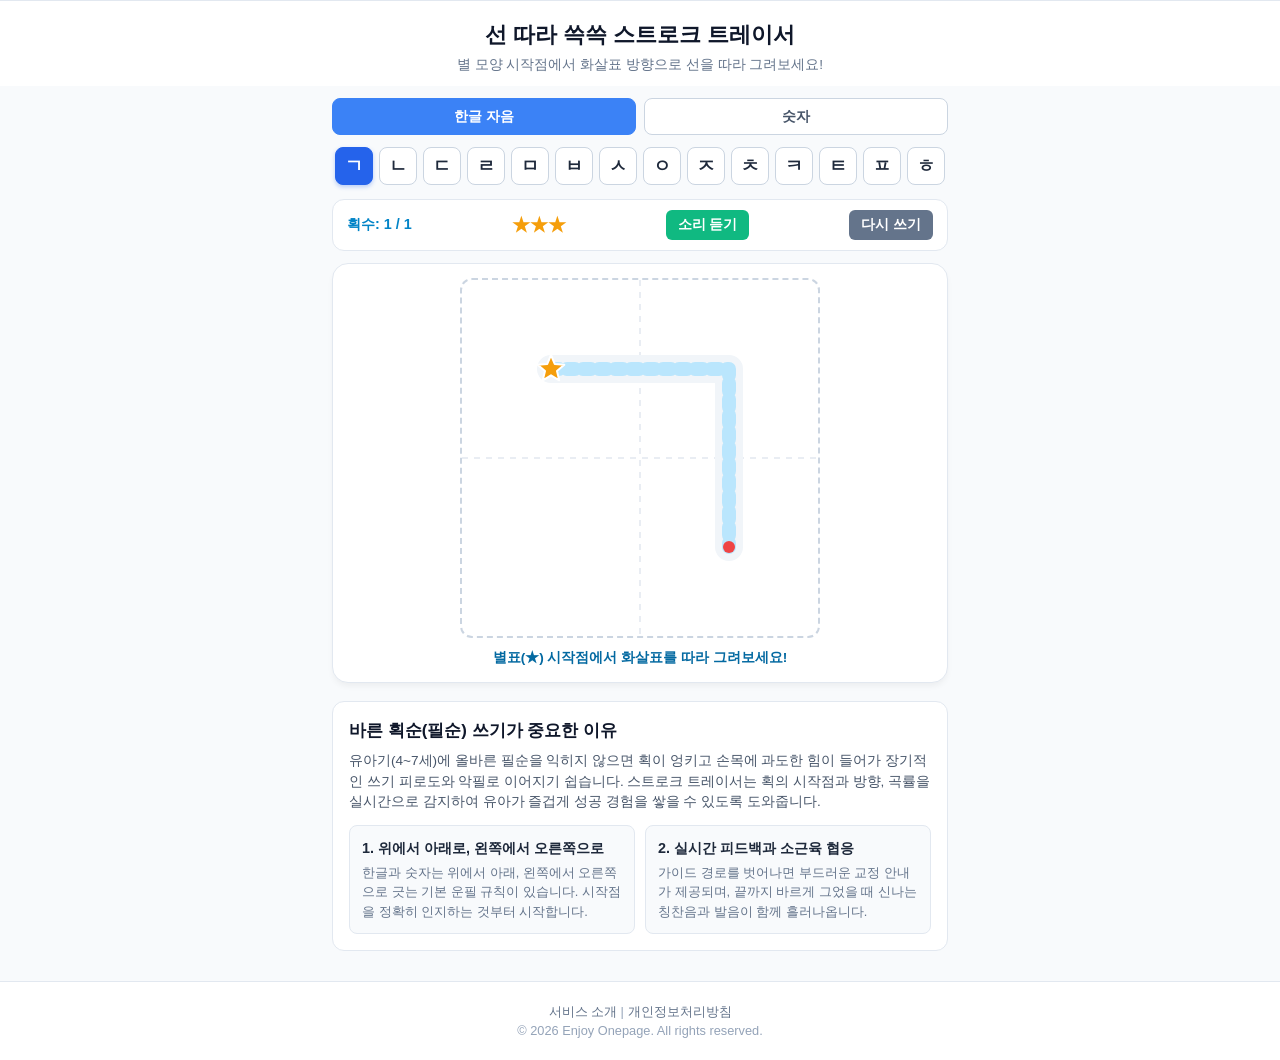
==== index.html @ a29091c9 "feat: launch stroke-tracer with full standalone engine & adsense" ====
<!DOCTYPE html>
<html lang="ko">
<head>
  <meta charset="UTF-8">
  <meta name="viewport" content="width=device-width, initial-scale=1.0">
  <title>선 따라 쓱쓱 스트로크 트레이서 - 한글·숫자 바른 획순 쓰기</title>
  <meta name="description" content="한글 자모와 숫자의 표준 획순을 가이드라인을 따라 직접 쓰며 바른 필순과 소근육 협응력을 기르는 인터랙티브 쓰기 학습 도구입니다.">
  <meta name="site-status" content="published">
  <link rel="canonical" href="https://stroke-tracer.enjoy-onepage.com/">
  <link rel="manifest" href="manifest.json">
  <link rel="stylesheet" href="style.css">
  <script async src="https://pagead2.googlesyndication.com/pagead/js/adsbygoogle.js?client=ca-pub-1644781424103135" crossorigin="anonymous"></script>
</head>
<body>
  <aside class="ad-top-wrapper" aria-label="광고 영역">
    <div class="ad-top-box">
      <ins class="adsbygoogle"
           style="display:block; max-height:90px;"
           data-ad-client="ca-pub-1644781424103135"
           data-ad-slot="3824727725"
           data-ad-format="horizontal"
           data-full-width-responsive="false"></ins>
      <script>(adsbygoogle = window.adsbygoogle || []).push({});</script>
    </div>
  </aside>

  <header class="app-header">
    <h1 class="app-title">선 따라 쓱쓱 스트로크 트레이서</h1>
    <p class="app-desc">별 모양 시작점에서 화살표 방향으로 선을 따라 그려보세요!</p>
  </header>

  <main class="main-container">
    <div class="mode-tabs">
      <button class="mode-btn active" data-category="consonants">한글 자음</button>
      <button class="mode-btn" data-category="numbers">숫자</button>
    </div>

    <div class="char-picker" id="charPicker">
      <!-- Generated by JS -->
    </div>

    <div class="status-bar">
      <div class="stroke-info">획수: <span id="strokeStep">1</span> / <span id="strokeTotal">1</span></div>
      <div class="star-rating" id="starRating">★★★</div>
      <button class="action-btn" id="listenBtn">소리 듣기</button>
      <button class="action-btn secondary" id="resetBtn">다시 쓰기</button>
    </div>

    <div class="canvas-card">
      <div class="canvas-wrapper">
        <canvas id="traceCanvas" width="360" height="360"></canvas>
      </div>
      <div class="hint-message" id="hintMsg">별표에서 시작해서 선을 따라 그려보세요!</div>
    </div>

    <div class="ad-mid-wrapper">
      <ins class="adsbygoogle"
           style="display:block; text-align:center;"
           data-ad-layout="in-article"
           data-ad-format="fluid"
           data-ad-client="ca-pub-1644781424103135"
           data-ad-slot="1186914926"></ins>
      <script>(adsbygoogle = window.adsbygoogle || []).push({});</script>
    </div>

    <section class="edu-guide">
      <h2>바른 획순(필순) 쓰기가 중요한 이유</h2>
      <p>유아기(4~7세)에 올바른 필순을 익히지 않으면 획이 엉키고 손목에 과도한 힘이 들어가 장기적인 쓰기 피로도와 악필로 이어지기 쉽습니다. 스트로크 트레이서는 획의 시작점과 방향, 곡률을 실시간으로 감지하여 유아가 즐겁게 성공 경험을 쌓을 수 있도록 도와줍니다.</p>
      <div class="guide-cards">
        <div class="guide-card">
          <h3>1. 위에서 아래로, 왼쪽에서 오른쪽으로</h3>
          <p>한글과 숫자는 위에서 아래, 왼쪽에서 오른쪽으로 긋는 기본 운필 규칙이 있습니다. 시작점을 정확히 인지하는 것부터 시작합니다.</p>
        </div>
        <div class="guide-card">
          <h3>2. 실시간 피드백과 소근육 협응</h3>
          <p>가이드 경로를 벗어나면 부드러운 교정 안내가 제공되며, 끝까지 바르게 그었을 때 신나는 칭찬음과 발음이 함께 흘러나옵니다.</p>
        </div>
      </div>
    </section>

    <div class="ad-bottom-wrapper">
      <ins class="adsbygoogle"
           style="display:block"
           data-ad-format="autorelaxed"
           data-ad-client="ca-pub-1644781424103135"
           data-ad-slot="3416334507"></ins>
      <script>(adsbygoogle = window.adsbygoogle || []).push({});</script>
    </div>
  </main>

  <footer class="app-footer">
    <div class="footer-links">
      <a href="about.html">서비스 소개</a> | 
      <a href="privacy.html">개인정보처리방침</a>
    </div>
    <p>&copy; 2026 Enjoy Onepage. All rights reserved.</p>
  </footer>

  <script src="app.js"></script>
</body>
</html>
---- style.css ----
* {
  box-sizing: border-box;
  margin: 0;
  padding: 0;
}

body {
  font-family: -apple-system, BlinkMacSystemFont, "Segoe UI", Roboto, "Noto Sans KR", sans-serif;
  background-color: #f8fafc;
  color: #1e293b;
  line-height: 1.5;
  display: flex;
  flex-direction: column;
  min-height: 100vh;
  overflow-x: hidden;
}

.ad-top-wrapper {
  width: 100%;
  max-height: 90px;
  overflow: hidden;
  display: flex;
  justify-content: center;
  background: #f1f5f9;
  border-bottom: 1px solid #e2e8f0;
}

.ad-top-box {
  width: 100%;
  max-width: 1200px;
  max-height: 90px;
  overflow: hidden;
}

.app-header {
  text-align: center;
  padding: 18px 12px 10px;
  background: #ffffff;
}

.app-title {
  font-size: 1.35rem;
  font-weight: 800;
  color: #0f172a;
  margin-bottom: 4px;
}

.app-desc {
  font-size: 0.85rem;
  color: #64748b;
}

.main-container {
  width: 100%;
  max-width: 640px;
  margin: 0 auto;
  padding: 12px;
  flex: 1;
}

.mode-tabs {
  display: flex;
  gap: 8px;
  margin-bottom: 12px;
}

.mode-btn {
  flex: 1;
  padding: 8px 12px;
  font-size: 0.9rem;
  font-weight: 700;
  border: 1px solid #cbd5e1;
  background: #ffffff;
  border-radius: 8px;
  cursor: pointer;
  color: #475569;
}

.mode-btn.active {
  background: #3b82f6;
  border-color: #3b82f6;
  color: #ffffff;
}

.char-picker {
  display: flex;
  flex-wrap: wrap;
  gap: 6px;
  margin-bottom: 14px;
  justify-content: center;
}

.char-btn {
  width: 38px;
  height: 38px;
  font-size: 1.1rem;
  font-weight: 700;
  background: #ffffff;
  border: 1px solid #cbd5e1;
  border-radius: 8px;
  cursor: pointer;
  display: flex;
  align-items: center;
  justify-content: center;
  color: #1e293b;
  transition: all 0.15s;
}

.char-btn.active {
  background: #2563eb;
  color: #ffffff;
  border-color: #2563eb;
  box-shadow: 0 2px 4px rgba(37,99,235,0.3);
}

.status-bar {
  display: flex;
  align-items: center;
  justify-content: space-between;
  background: #ffffff;
  padding: 10px 14px;
  border-radius: 12px;
  border: 1px solid #e2e8f0;
  margin-bottom: 12px;
  gap: 8px;
  flex-wrap: wrap;
}

.stroke-info {
  font-size: 0.9rem;
  font-weight: 700;
  color: #0284c7;
}

.star-rating {
  font-size: 1.1rem;
  color: #f59e0b;
  font-weight: 700;
}

.action-btn {
  padding: 6px 12px;
  font-size: 0.85rem;
  font-weight: 700;
  background: #10b981;
  color: #ffffff;
  border: none;
  border-radius: 6px;
  cursor: pointer;
}

.action-btn.secondary {
  background: #64748b;
}

.canvas-card {
  background: #ffffff;
  border: 1px solid #e2e8f0;
  border-radius: 16px;
  padding: 14px;
  display: flex;
  flex-direction: column;
  align-items: center;
  margin-bottom: 18px;
  box-shadow: 0 4px 6px -1px rgba(0,0,0,0.05);
}

.canvas-wrapper {
  width: 100%;
  max-width: 360px;
  aspect-ratio: 1 / 1;
  background: #ffffff;
  border: 2px dashed #cbd5e1;
  border-radius: 12px;
  position: relative;
  touch-action: none;
}

#traceCanvas {
  width: 100%;
  height: 100%;
  display: block;
  border-radius: 10px;
}

.hint-message {
  margin-top: 10px;
  font-size: 0.85rem;
  font-weight: 600;
  color: #0369a1;
  text-align: center;
}

.ad-mid-wrapper, .ad-bottom-wrapper {
  margin: 18px 0;
  width: 100%;
  text-align: center;
}

.edu-guide {
  background: #ffffff;
  border: 1px solid #e2e8f0;
  border-radius: 12px;
  padding: 16px;
  margin-bottom: 16px;
}

.edu-guide h2 {
  font-size: 1.05rem;
  color: #0f172a;
  margin-bottom: 8px;
}

.edu-guide p {
  font-size: 0.85rem;
  color: #475569;
  margin-bottom: 12px;
}

.guide-cards {
  display: grid;
  grid-template-columns: 1fr;
  gap: 10px;
}

@media (min-width: 600px) {
  .guide-cards {
    grid-template-columns: 1fr 1fr;
  }
}

.guide-card {
  background: #f8fafc;
  padding: 12px;
  border-radius: 8px;
  border: 1px solid #e2e8f0;
}

.guide-card h3 {
  font-size: 0.9rem;
  color: #1e293b;
  margin-bottom: 4px;
}

.guide-card p {
  font-size: 0.8rem;
  color: #64748b;
  margin-bottom: 0;
}

.app-footer {
  text-align: center;
  padding: 20px 10px;
  font-size: 0.8rem;
  color: #94a3b8;
  border-top: 1px solid #e2e8f0;
  background: #ffffff;
}

.footer-links a {
  color: #64748b;
  text-decoration: none;
}
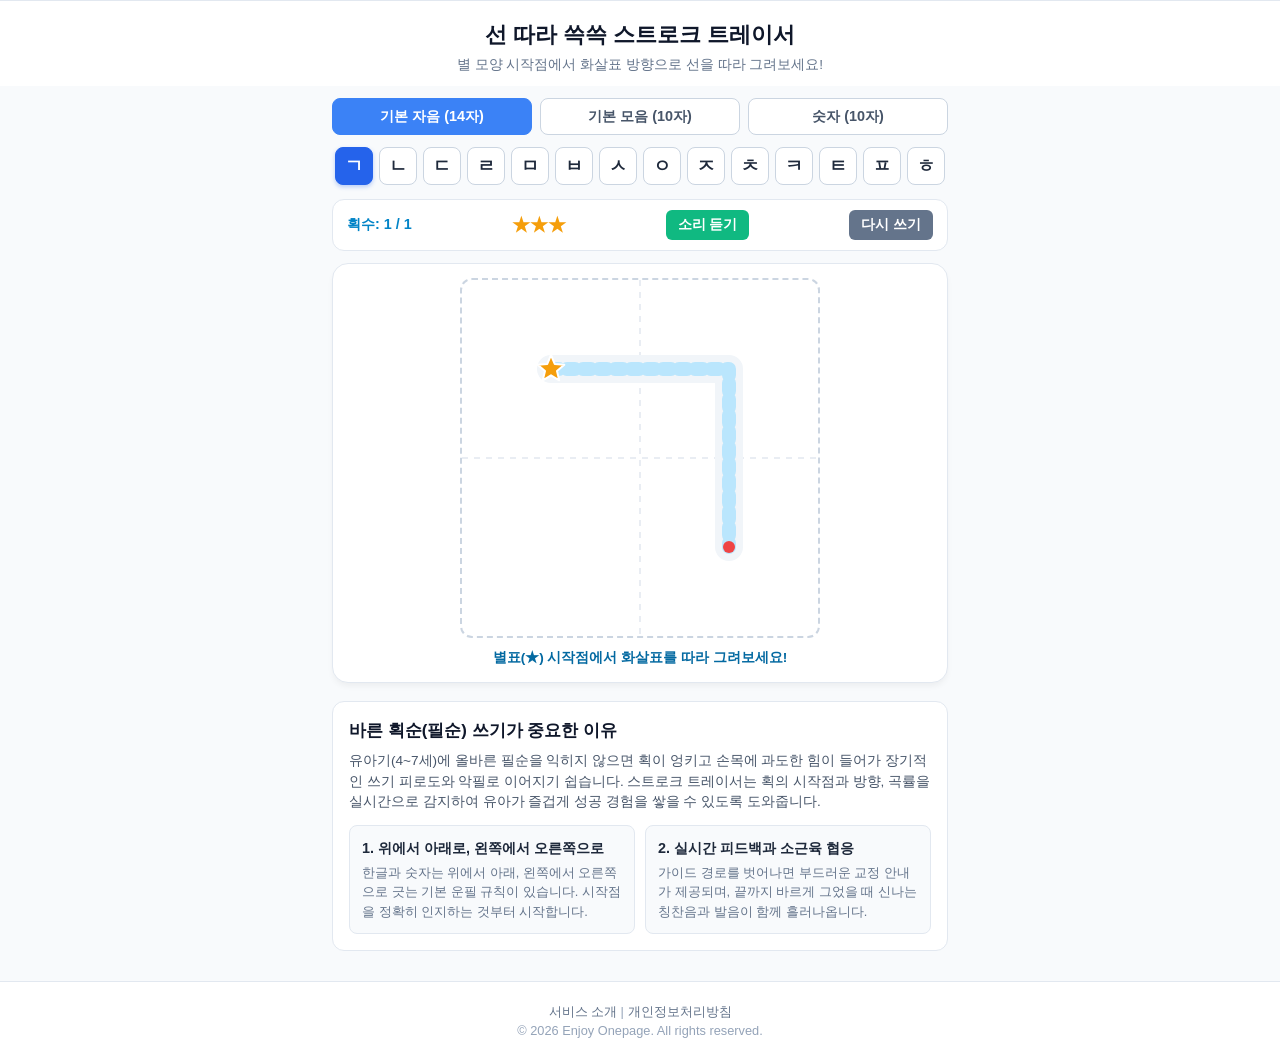
==== commit 244dd808: "feat: complete 34 characters full-set (14 consonants, 10 vowels, 10 numbers)" ====
--- a/index.html
+++ b/index.html
@@ -31,8 +31,9 @@
 
   <main class="main-container">
     <div class="mode-tabs">
-      <button class="mode-btn active" data-category="consonants">한글 자음</button>
-      <button class="mode-btn" data-category="numbers">숫자</button>
+      <button class="mode-btn active" data-category="consonants">기본 자음 (14자)</button>
+      <button class="mode-btn" data-category="vowels">기본 모음 (10자)</button>
+      <button class="mode-btn" data-category="numbers">숫자 (10자)</button>
     </div>
 
     <div class="char-picker" id="charPicker">
